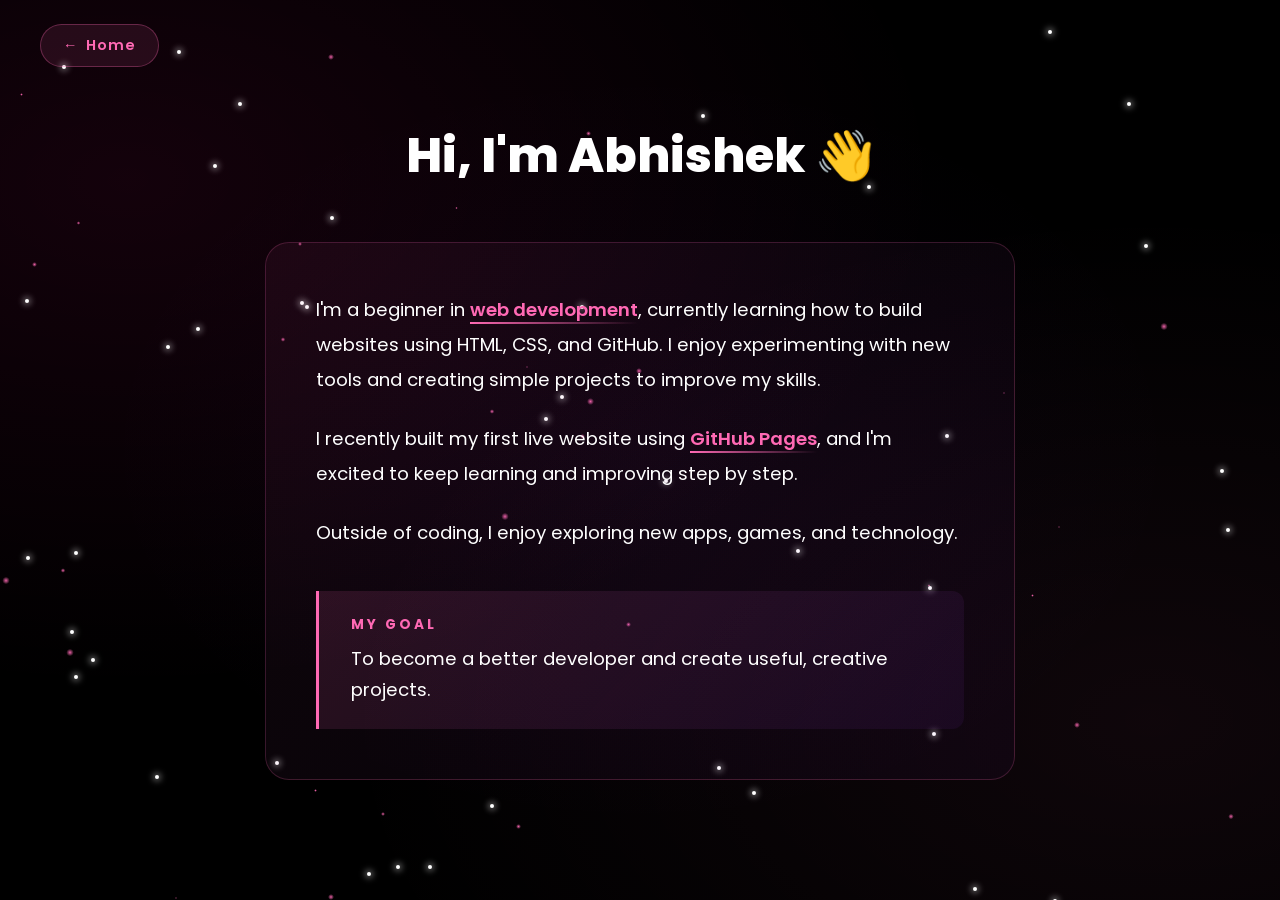
==== about.html @ d9cd1b27 "feat: add About Me page with staggered text animations and navigation Co-Authored-By: Devin AI <1582" ====
<!DOCTYPE html>
<html lang="en">
<head>
  <meta charset="UTF-8">
  <meta name="viewport" content="width=device-width, initial-scale=1.0">
  <title>About Me | Abhishek Abraham T A</title>

  <!-- Google Fonts -->
  <link rel="preconnect" href="https://fonts.googleapis.com">
  <link rel="preconnect" href="https://fonts.gstatic.com" crossorigin>
  <link href="https://fonts.googleapis.com/css2?family=Poppins:wght@300;400;600;700;800&display=swap" rel="stylesheet">

  <!-- CSS Files -->
  <link rel="stylesheet" href="assets/css/reset.css">
  <link rel="stylesheet" href="assets/css/animations.css">
  <link rel="stylesheet" href="assets/css/particles.css">
  <link rel="stylesheet" href="assets/css/about.css">
</head>
<body>

  <!-- Background layers -->
  <div class="gradient-mesh"></div>
  <div class="particles-container"></div>

  <!-- Navigation back to home -->
  <a href="index.html" class="nav-link">
    <span class="arrow">&larr;</span> Home
  </a>

  <!-- Main content -->
  <div class="about-wrapper">

    <h1 class="about-greeting">Hi, I'm Abhishek <span class="wave">&#x1F44B;</span></h1>

    <div class="about-card">
      <p class="about-text">
        I'm a beginner in <span class="highlight">web development</span>, currently learning how to build websites using HTML, CSS, and GitHub. I enjoy experimenting with new tools and creating simple projects to improve my skills.
      </p>
      <p class="about-text">
        I recently built my first live website using <span class="highlight">GitHub Pages</span>, and I'm excited to keep learning and improving step by step.
      </p>
      <p class="about-text">
        Outside of coding, I enjoy exploring new apps, games, and technology.
      </p>

      <div class="about-goal">
        <div class="goal-label">My Goal</div>
        <div class="goal-text">To become a better developer and create useful, creative projects.</div>
      </div>
    </div>

  </div>

  <!-- JavaScript -->
  <script src="assets/js/main.js"></script>

</body>
</html>
---- assets/css/animations.css ----
/* ===== Keyframe Animations ===== */

/* Glowing pulse for the pink profile box */
@keyframes glow-pulse {
  0%, 100% {
    box-shadow: 0 0 15px rgba(255, 105, 180, 0.4),
                0 0 30px rgba(255, 105, 180, 0.2);
  }
  50% {
    box-shadow: 0 0 25px rgba(255, 105, 180, 0.8),
                0 0 50px rgba(255, 105, 180, 0.4),
                0 0 80px rgba(255, 105, 180, 0.2);
  }
}

/* Slide-in from left (for profile box entering) */
@keyframes slide-in-left {
  0% {
    opacity: 0;
    transform: translateX(-300px);
  }
  100% {
    opacity: 1;
    transform: translateX(0);
  }
}

/* Profile image reveal after box lands */
@keyframes photo-reveal {
  0% {
    opacity: 0;
    transform: scale(0.6);
  }
  60% {
    transform: scale(1.05);
  }
  100% {
    opacity: 1;
    transform: scale(1);
  }
}

/* Slide-in from right (for hobby box entering) */
@keyframes slide-in-right {
  0% {
    opacity: 0;
    transform: translateX(300px);
  }
  100% {
    opacity: 1;
    transform: translateX(0);
  }
}

/* Fade-in up (for text rising from bottom) */
@keyframes fade-in-up {
  0% {
    opacity: 0;
    transform: translateY(80px);
  }
  100% {
    opacity: 1;
    transform: translateY(0);
  }
}

/* Floating effect */
@keyframes float {
  0%, 100% {
    transform: translateY(0);
  }
  50% {
    transform: translateY(-12px);
  }
}

/* Sparkle / twinkle */
@keyframes twinkle {
  0%, 100% {
    opacity: 0;
    transform: scale(0);
  }
  50% {
    opacity: 1;
    transform: scale(1);
  }
}

/* Gradient text shimmer */
@keyframes shimmer {
  0% {
    background-position: -200% center;
  }
  100% {
    background-position: 200% center;
  }
}

/* Rotating border */
@keyframes rotate-border {
  0% {
    transform: rotate(0deg);
  }
  100% {
    transform: rotate(360deg);
  }
}

/* Particle drift */
@keyframes drift {
  0% {
    transform: translate(0, 0) scale(1);
    opacity: 0;
  }
  10% {
    opacity: 1;
  }
  90% {
    opacity: 1;
  }
  100% {
    transform: translate(var(--dx), var(--dy)) scale(0);
    opacity: 0;
  }
}

/* Typing cursor blink */
@keyframes blink-cursor {
  0%, 100% { opacity: 1; }
  50% { opacity: 0; }
}

/* Scale pop */
@keyframes scale-pop {
  0% {
    transform: scale(0.5);
    opacity: 0;
  }
  70% {
    transform: scale(1.08);
  }
  100% {
    transform: scale(1);
    opacity: 1;
  }
}
---- assets/css/particles.css ----
/* ===== Particle / Sparkle Background ===== */

.particles-container {
  position: fixed;
  top: 0;
  left: 0;
  width: 100%;
  height: 100%;
  pointer-events: none;
  z-index: 0;
  overflow: hidden;
}

.particle {
  position: absolute;
  border-radius: 50%;
  background: radial-gradient(circle, rgba(255, 105, 180, 0.9), transparent 70%);
  animation: drift var(--duration) ease-in-out infinite;
  animation-delay: var(--delay);
}

.sparkle {
  position: absolute;
  width: 4px;
  height: 4px;
  background: #fff;
  border-radius: 50%;
  animation: twinkle var(--duration) ease-in-out infinite;
  animation-delay: var(--delay);
  box-shadow: 0 0 6px 2px rgba(255, 255, 255, 0.4);
}

/* Gradient mesh background overlay */
.gradient-mesh {
  position: fixed;
  top: 0;
  left: 0;
  width: 100%;
  height: 100%;
  z-index: -1;
  background:
    radial-gradient(ellipse at 10% 20%, rgba(255, 20, 147, 0.08) 0%, transparent 50%),
    radial-gradient(ellipse at 90% 80%, rgba(255, 105, 180, 0.06) 0%, transparent 50%),
    radial-gradient(ellipse at 50% 50%, rgba(138, 43, 226, 0.04) 0%, transparent 60%);
}
---- assets/css/about.css ----
/* ===== About Page Styles ===== */

.about-wrapper {
  position: relative;
  min-height: 100vh;
  padding: 60px 40px;
  display: flex;
  flex-direction: column;
  align-items: center;
  justify-content: center;
}

/* Greeting heading */
.about-greeting {
  font-size: 3rem;
  font-weight: 800;
  color: #fff;
  text-align: center;
  margin-bottom: 50px;
  opacity: 0;
  animation: fade-in-up 1s ease-out 0.3s forwards;
}

.about-greeting .wave {
  display: inline-block;
  animation: wave-hand 1.5s ease-in-out 1.3s infinite;
  transform-origin: 70% 70%;
}

@keyframes wave-hand {
  0%, 100% { transform: rotate(0deg); }
  15% { transform: rotate(14deg); }
  30% { transform: rotate(-8deg); }
  45% { transform: rotate(14deg); }
  60% { transform: rotate(-4deg); }
  75% { transform: rotate(10deg); }
}

/* Content card */
.about-card {
  max-width: 750px;
  width: 100%;
  background: linear-gradient(135deg, rgba(255, 105, 180, 0.06), rgba(138, 43, 226, 0.04));
  border: 1px solid rgba(255, 105, 180, 0.2);
  border-radius: 24px;
  padding: 50px;
  position: relative;
  overflow: hidden;
  opacity: 0;
  animation: scale-pop 0.8s ease-out 0.8s forwards;
}

.about-card::before {
  content: '';
  position: absolute;
  top: -2px;
  left: -2px;
  right: -2px;
  bottom: -2px;
  border-radius: 25px;
  background: linear-gradient(135deg, #ff69b4, #8a2be2, #ff69b4);
  z-index: -1;
  opacity: 0;
  animation: border-glow 3s ease-in-out 1.6s infinite;
}

@keyframes border-glow {
  0%, 100% { opacity: 0.15; }
  50% { opacity: 0.4; }
}

/* Paragraphs with staggered entrance */
.about-text {
  font-size: 1.15rem;
  font-weight: 400;
  color: #fff;
  line-height: 1.9;
  margin-bottom: 24px;
  opacity: 0;
  animation: fade-in-up 0.8s ease-out forwards;
}

.about-text:last-child {
  margin-bottom: 0;
}

.about-text:nth-child(1) { animation-delay: 1.2s; }
.about-text:nth-child(2) { animation-delay: 1.6s; }
.about-text:nth-child(3) { animation-delay: 2.0s; }
.about-text:nth-child(4) { animation-delay: 2.4s; }
.about-text:nth-child(5) { animation-delay: 2.8s; }

/* Highlight keywords */
.highlight {
  color: #ff69b4;
  font-weight: 600;
  position: relative;
}

.highlight::after {
  content: '';
  position: absolute;
  bottom: -2px;
  left: 0;
  width: 100%;
  height: 2px;
  background: linear-gradient(90deg, #ff69b4, transparent);
  transform: scaleX(0);
  transform-origin: left;
  animation: underline-grow 0.6s ease-out 3.2s forwards;
}

@keyframes underline-grow {
  to { transform: scaleX(1); }
}

/* Goal section */
.about-goal {
  margin-top: 40px;
  padding: 24px 32px;
  background: linear-gradient(135deg, rgba(255, 105, 180, 0.12), rgba(138, 43, 226, 0.08));
  border-left: 3px solid #ff69b4;
  border-radius: 0 12px 12px 0;
  opacity: 0;
  animation: slide-in-left 0.8s ease-out 3.2s forwards;
}

.about-goal .goal-label {
  font-size: 0.85rem;
  font-weight: 700;
  color: #ff69b4;
  text-transform: uppercase;
  letter-spacing: 3px;
  margin-bottom: 8px;
}

.about-goal .goal-text {
  font-size: 1.15rem;
  font-weight: 400;
  color: #fff;
  line-height: 1.7;
}

/* Navigation link */
.nav-link {
  position: fixed;
  top: 24px;
  left: 40px;
  display: inline-flex;
  align-items: center;
  gap: 8px;
  padding: 10px 22px;
  background: rgba(255, 105, 180, 0.1);
  border: 1px solid rgba(255, 105, 180, 0.3);
  border-radius: 30px;
  color: #ff69b4;
  font-family: 'Poppins', sans-serif;
  font-size: 0.9rem;
  font-weight: 600;
  letter-spacing: 1px;
  text-decoration: none;
  transition: all 0.3s ease;
  z-index: 100;
  opacity: 0;
  animation: fade-in-up 0.6s ease-out 0.2s forwards;
}

.nav-link:hover {
  background: rgba(255, 105, 180, 0.25);
  transform: translateY(-2px);
  box-shadow: 0 4px 15px rgba(255, 105, 180, 0.2);
}

.nav-link .arrow {
  transition: transform 0.3s ease;
}

.nav-link:hover .arrow {
  transform: translateX(-4px);
}

/* Responsive */
@media (max-width: 768px) {
  .about-wrapper {
    padding: 80px 20px 40px;
  }

  .about-greeting {
    font-size: 2rem;
  }

  .about-card {
    padding: 30px 24px;
  }

  .about-text {
    font-size: 1rem;
  }

  .nav-link {
    top: 16px;
    left: 16px;
    font-size: 0.8rem;
    padding: 8px 16px;
  }
}
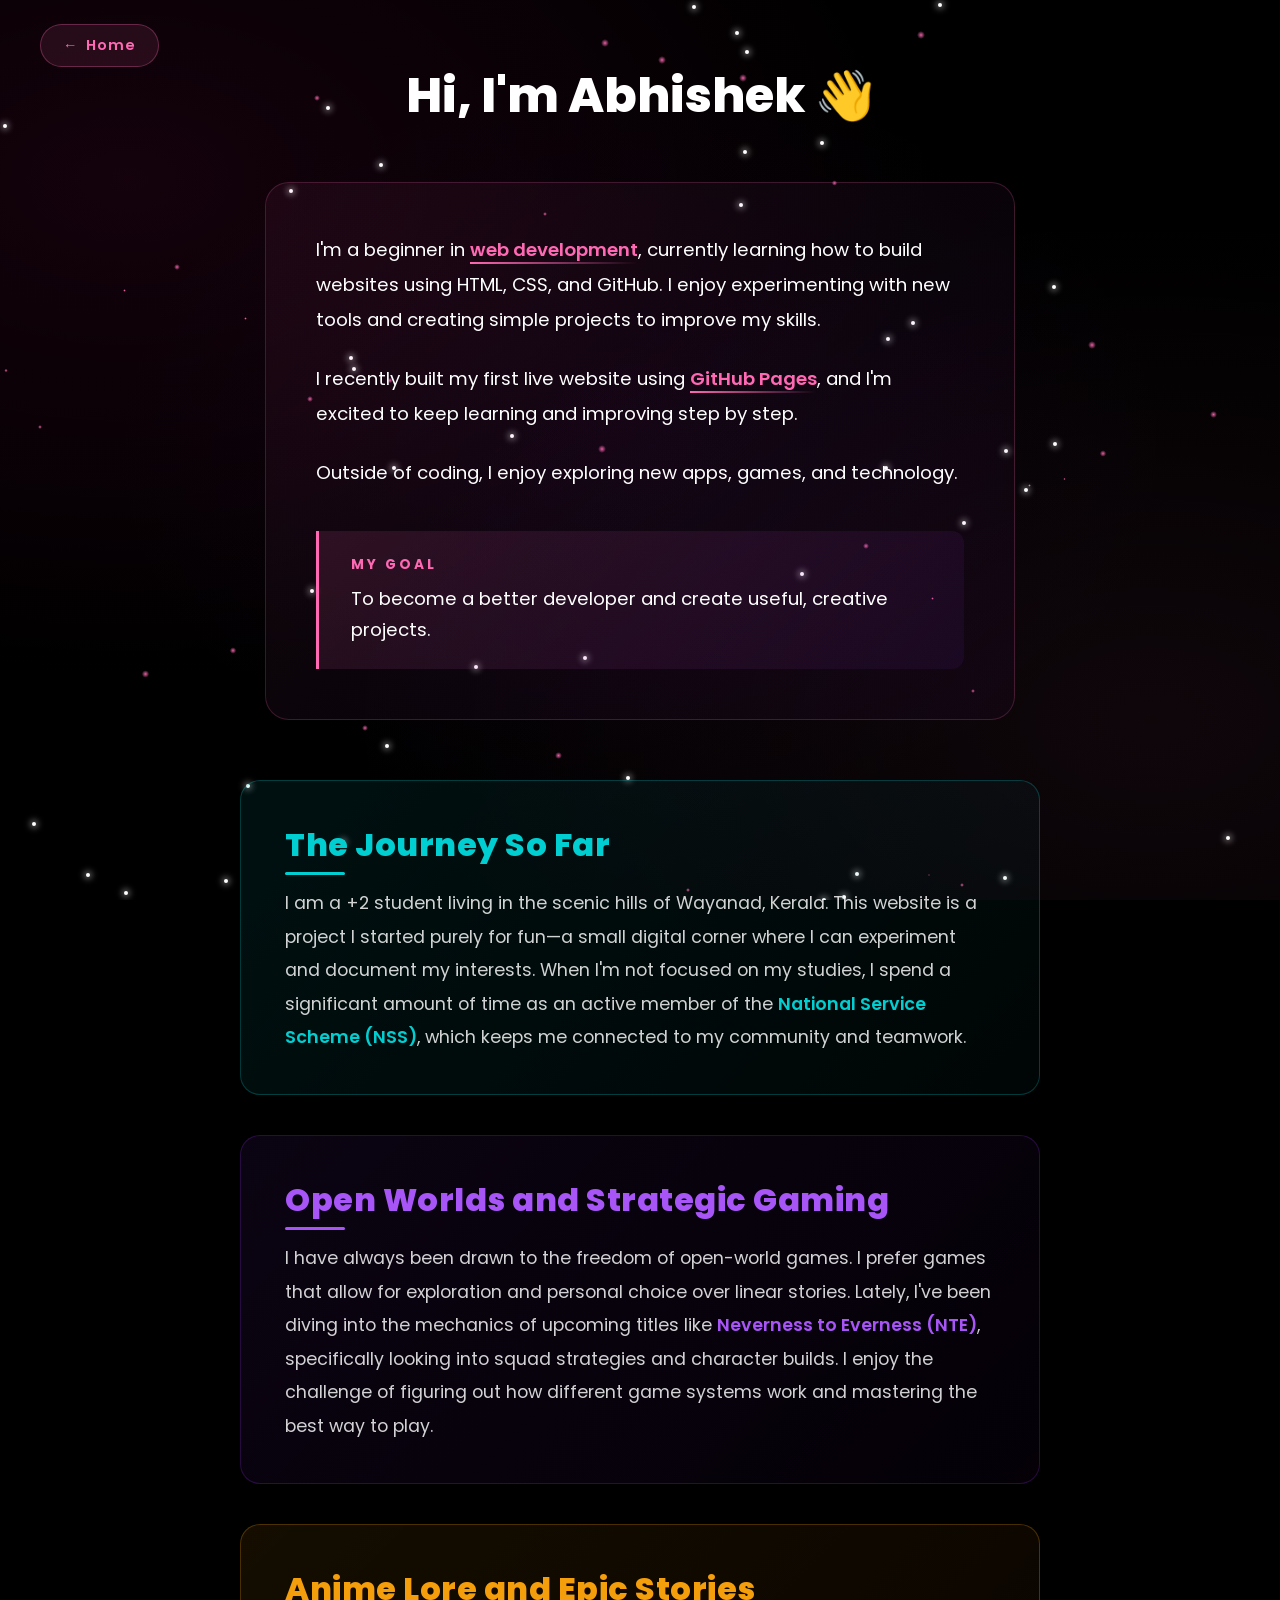
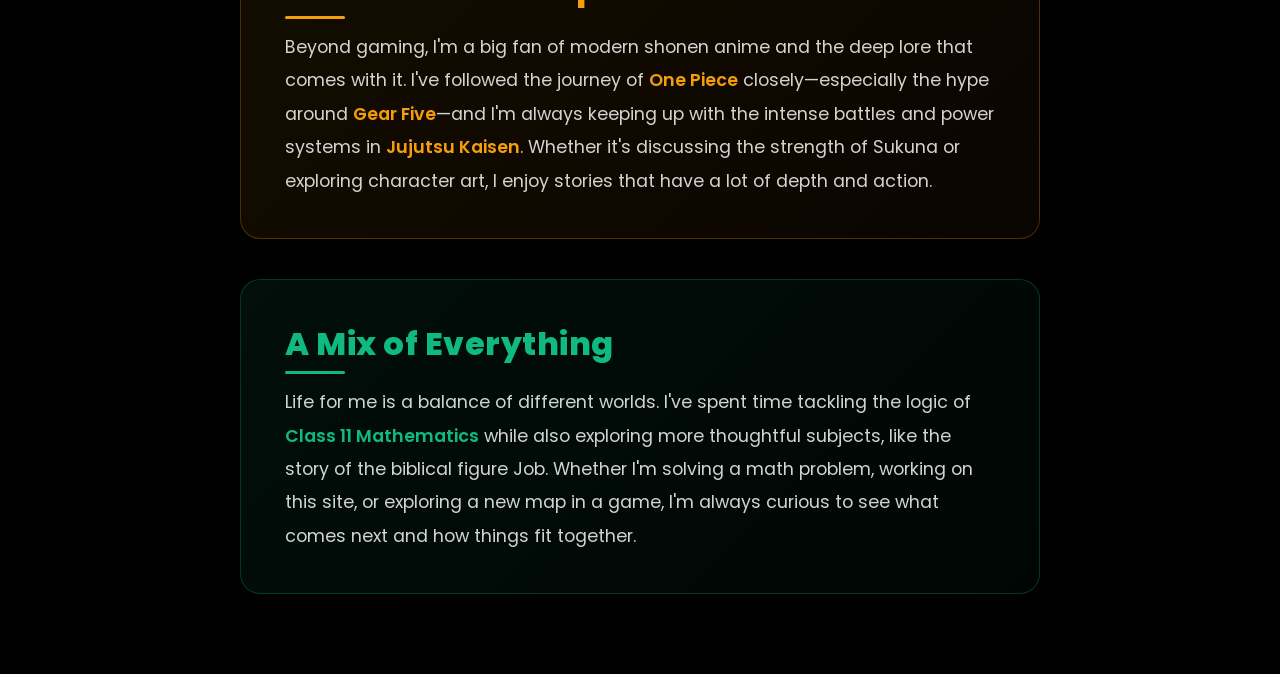
==== commit 30913699: "feat: add journey sections to About page with colored boxes and scroll animations Co-Authored-By: De" ====
--- a/about.html
+++ b/about.html
@@ -49,10 +49,48 @@
       </div>
     </div>
 
+    <!-- Journey sections -->
+    <div class="journey-sections">
+
+      <div class="journey-box journey-box-1">
+        <h2 class="journey-heading">The Journey So Far</h2>
+        <p class="journey-paragraph">I am a +2 student living in the scenic hills of Wayanad, Kerala. This website is a project I started purely for fun&mdash;a small digital corner where I can experiment and document my interests. When I'm not focused on my studies, I spend a significant amount of time as an active member of the <span class="hl-cyan">National Service Scheme (NSS)</span>, which keeps me connected to my community and teamwork.</p>
+      </div>
+
+      <div class="journey-box journey-box-2">
+        <h2 class="journey-heading">Open Worlds and Strategic Gaming</h2>
+        <p class="journey-paragraph">I have always been drawn to the freedom of open-world games. I prefer games that allow for exploration and personal choice over linear stories. Lately, I've been diving into the mechanics of upcoming titles like <span class="hl-purple">Neverness to Everness (NTE)</span>, specifically looking into squad strategies and character builds. I enjoy the challenge of figuring out how different game systems work and mastering the best way to play.</p>
+      </div>
+
+      <div class="journey-box journey-box-3">
+        <h2 class="journey-heading">Anime Lore and Epic Stories</h2>
+        <p class="journey-paragraph">Beyond gaming, I'm a big fan of modern shonen anime and the deep lore that comes with it. I've followed the journey of <span class="hl-orange">One Piece</span> closely&mdash;especially the hype around <span class="hl-orange">Gear Five</span>&mdash;and I'm always keeping up with the intense battles and power systems in <span class="hl-orange">Jujutsu Kaisen</span>. Whether it's discussing the strength of Sukuna or exploring character art, I enjoy stories that have a lot of depth and action.</p>
+      </div>
+
+      <div class="journey-box journey-box-4">
+        <h2 class="journey-heading">A Mix of Everything</h2>
+        <p class="journey-paragraph">Life for me is a balance of different worlds. I've spent time tackling the logic of <span class="hl-green">Class 11 Mathematics</span> while also exploring more thoughtful subjects, like the story of the biblical figure Job. Whether I'm solving a math problem, working on this site, or exploring a new map in a game, I'm always curious to see what comes next and how things fit together.</p>
+      </div>
+
+    </div>
+
   </div>
 
   <!-- JavaScript -->
   <script src="assets/js/main.js"></script>
+  <script>
+    // Scroll-triggered reveal for journey boxes
+    const journeyBoxes = document.querySelectorAll('.journey-box');
+    const observer = new IntersectionObserver((entries) => {
+      entries.forEach(entry => {
+        if (entry.isIntersecting) {
+          entry.target.classList.add('visible');
+          observer.unobserve(entry.target);
+        }
+      });
+    }, { threshold: 0.15 });
+    journeyBoxes.forEach(box => observer.observe(box));
+  </script>
 
 </body>
 </html>
--- a/assets/css/about.css
+++ b/assets/css/about.css
@@ -7,7 +7,7 @@
   display: flex;
   flex-direction: column;
   align-items: center;
-  justify-content: center;
+  padding-bottom: 80px;
 }
 
 /* Greeting heading */
@@ -140,6 +140,129 @@
   color: #fff;
   line-height: 1.7;
 }
+
+/* ===== Journey Sections ===== */
+.journey-sections {
+  max-width: 800px;
+  width: 100%;
+  margin-top: 60px;
+  display: flex;
+  flex-direction: column;
+  gap: 40px;
+}
+
+.journey-box {
+  padding: 40px 44px;
+  border-radius: 20px;
+  position: relative;
+  overflow: hidden;
+  opacity: 0;
+  transform: translateY(60px);
+  transition: opacity 0.8s ease-out, transform 0.8s ease-out;
+}
+
+.journey-box.visible {
+  opacity: 1;
+  transform: translateY(0);
+}
+
+.journey-box::before {
+  content: '';
+  position: absolute;
+  top: 0;
+  left: 0;
+  right: 0;
+  bottom: 0;
+  border-radius: 20px;
+  padding: 2px;
+  -webkit-mask: linear-gradient(#fff 0 0) content-box, linear-gradient(#fff 0 0);
+  -webkit-mask-composite: xor;
+  mask-composite: exclude;
+  z-index: 0;
+}
+
+/* Box 1 — Cyan theme */
+.journey-box-1 {
+  background: linear-gradient(135deg, rgba(0, 206, 209, 0.08), rgba(0, 139, 139, 0.04));
+  border: 1px solid rgba(0, 206, 209, 0.25);
+}
+.journey-box-1 .journey-heading { color: #00ced1; }
+.journey-box-1.visible { transition-delay: 0s; }
+
+/* Box 2 — Purple theme */
+.journey-box-2 {
+  background: linear-gradient(135deg, rgba(138, 43, 226, 0.08), rgba(106, 13, 173, 0.04));
+  border: 1px solid rgba(138, 43, 226, 0.25);
+}
+.journey-box-2 .journey-heading { color: #a855f7; }
+.journey-box-2.visible { transition-delay: 0.15s; }
+
+/* Box 3 — Orange theme */
+.journey-box-3 {
+  background: linear-gradient(135deg, rgba(255, 165, 0, 0.08), rgba(255, 120, 0, 0.04));
+  border: 1px solid rgba(255, 165, 0, 0.25);
+}
+.journey-box-3 .journey-heading { color: #f59e0b; }
+.journey-box-3.visible { transition-delay: 0.3s; }
+
+/* Box 4 — Green theme */
+.journey-box-4 {
+  background: linear-gradient(135deg, rgba(16, 185, 129, 0.08), rgba(5, 150, 105, 0.04));
+  border: 1px solid rgba(16, 185, 129, 0.25);
+}
+.journey-box-4 .journey-heading { color: #10b981; }
+.journey-box-4.visible { transition-delay: 0.45s; }
+
+/* Journey headings */
+.journey-heading {
+  font-size: 2rem;
+  font-weight: 800;
+  letter-spacing: 0.5px;
+  margin-bottom: 18px;
+  position: relative;
+  display: inline-block;
+}
+
+.journey-heading::after {
+  content: '';
+  position: absolute;
+  bottom: -6px;
+  left: 0;
+  width: 0;
+  height: 3px;
+  border-radius: 2px;
+  background: currentColor;
+  transition: width 0.6s ease-out 0.4s;
+}
+
+.journey-box.visible .journey-heading::after {
+  width: 60px;
+}
+
+/* Journey paragraphs */
+.journey-paragraph {
+  font-size: 1.1rem;
+  font-weight: 400;
+  color: rgba(255, 255, 255, 0.82);
+  line-height: 1.9;
+}
+
+/* Inline highlight spans */
+.hl-cyan { color: #00ced1; font-weight: 600; }
+.hl-purple { color: #a855f7; font-weight: 600; }
+.hl-orange { color: #f59e0b; font-weight: 600; }
+.hl-green { color: #10b981; font-weight: 600; }
+
+/* Hover glow on boxes */
+.journey-box:hover {
+  transform: translateY(-4px);
+  transition: transform 0.3s ease;
+}
+
+.journey-box-1:hover { box-shadow: 0 8px 35px rgba(0, 206, 209, 0.15); }
+.journey-box-2:hover { box-shadow: 0 8px 35px rgba(138, 43, 226, 0.15); }
+.journey-box-3:hover { box-shadow: 0 8px 35px rgba(255, 165, 0, 0.15); }
+.journey-box-4:hover { box-shadow: 0 8px 35px rgba(16, 185, 129, 0.15); }
 
 /* Navigation link */
 .nav-link {
@@ -203,4 +326,16 @@
     font-size: 0.8rem;
     padding: 8px 16px;
   }
-}
+
+  .journey-box {
+    padding: 28px 22px;
+  }
+
+  .journey-heading {
+    font-size: 1.5rem;
+  }
+
+  .journey-paragraph {
+    font-size: 1rem;
+  }
+}
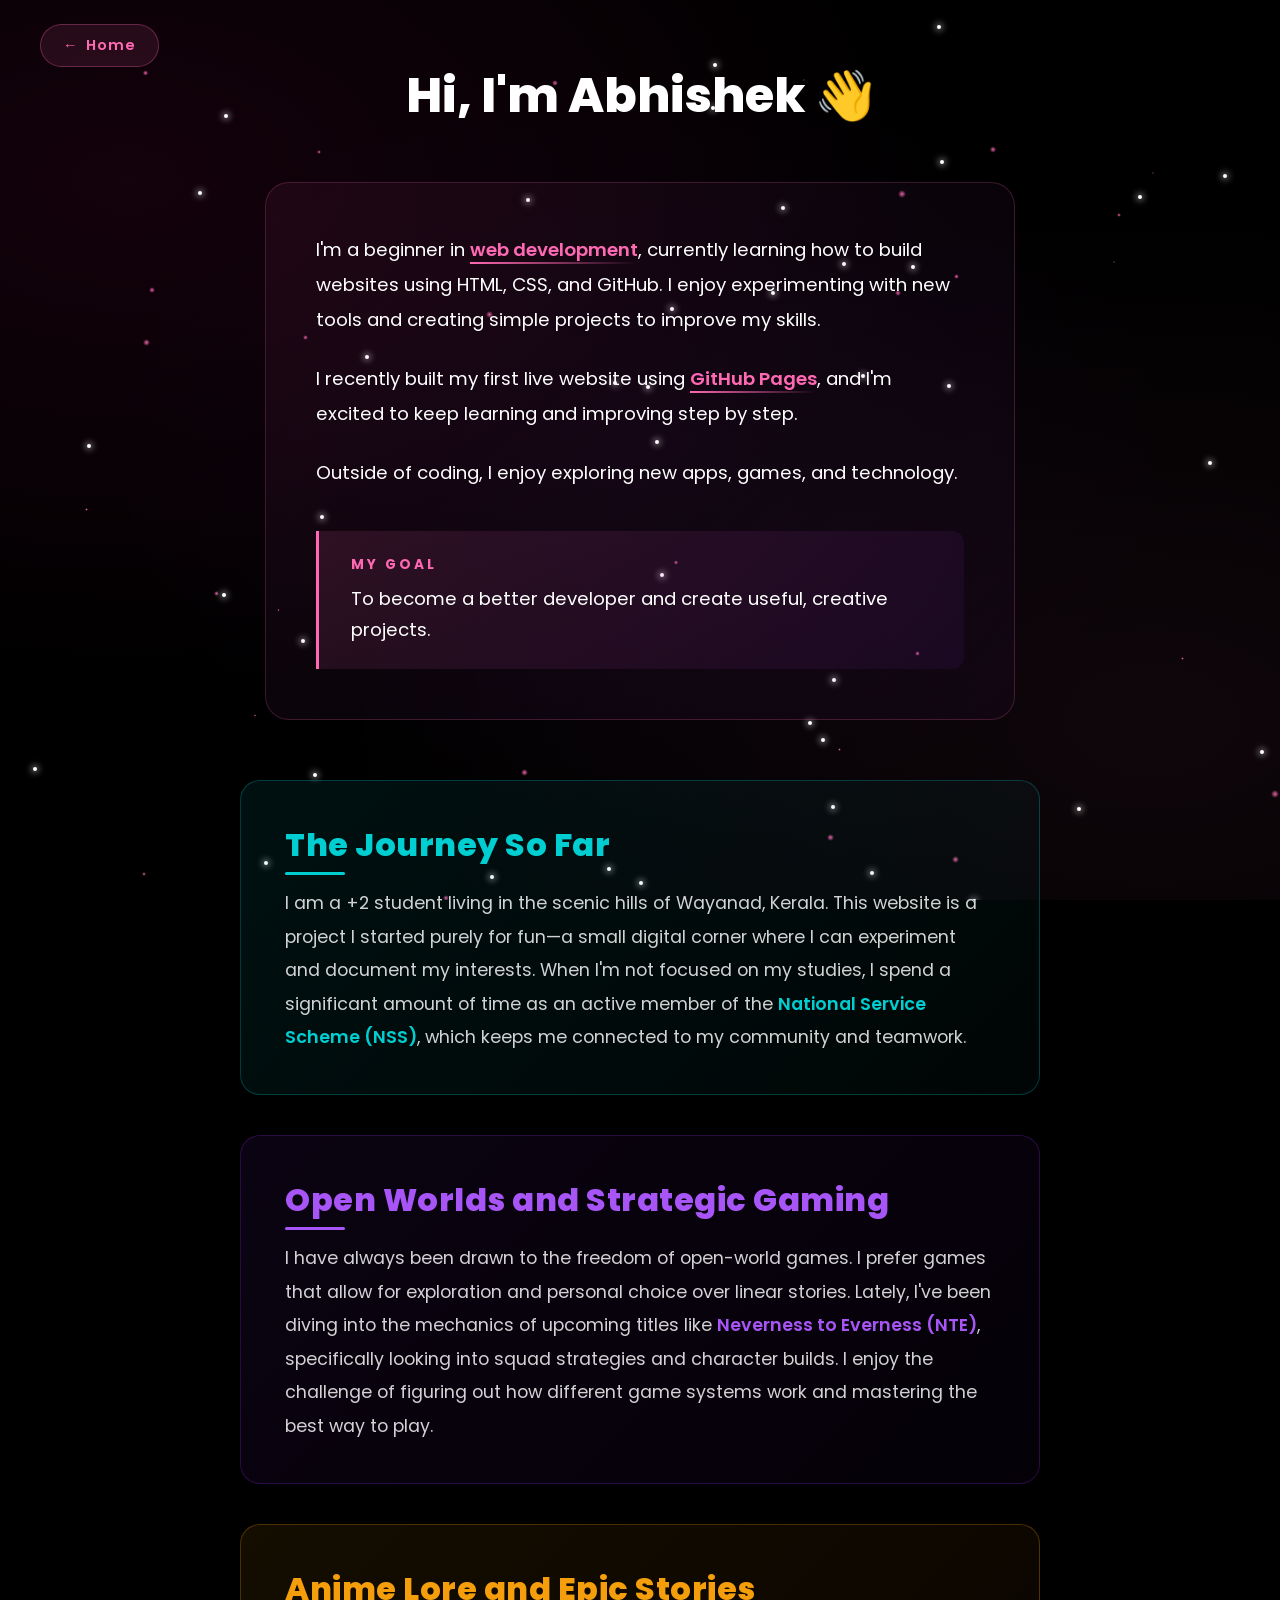
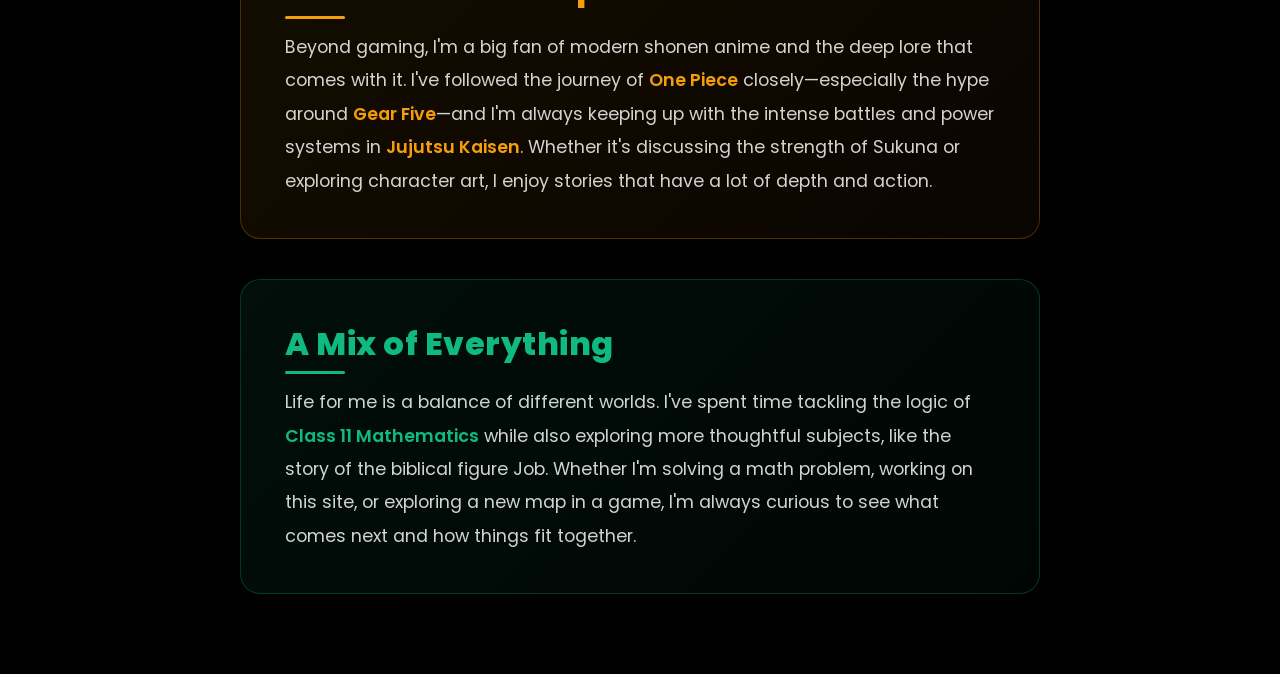
==== commit 794faae3: "feat: make all NSS mentions link to https://nss.gov.in Co-Authored-By: Devin AI <158243242+devin-ai-" ====
--- a/about.html
+++ b/about.html
@@ -54,7 +54,7 @@
 
       <div class="journey-box journey-box-1">
         <h2 class="journey-heading">The Journey So Far</h2>
-        <p class="journey-paragraph">I am a +2 student living in the scenic hills of Wayanad, Kerala. This website is a project I started purely for fun&mdash;a small digital corner where I can experiment and document my interests. When I'm not focused on my studies, I spend a significant amount of time as an active member of the <span class="hl-cyan">National Service Scheme (NSS)</span>, which keeps me connected to my community and teamwork.</p>
+        <p class="journey-paragraph">I am a +2 student living in the scenic hills of Wayanad, Kerala. This website is a project I started purely for fun&mdash;a small digital corner where I can experiment and document my interests. When I'm not focused on my studies, I spend a significant amount of time as an active member of the <a href="https://nss.gov.in" target="_blank" class="hl-cyan nss-link">National Service Scheme (NSS)</a>, which keeps me connected to my community and teamwork.</p>
       </div>
 
       <div class="journey-box journey-box-2">
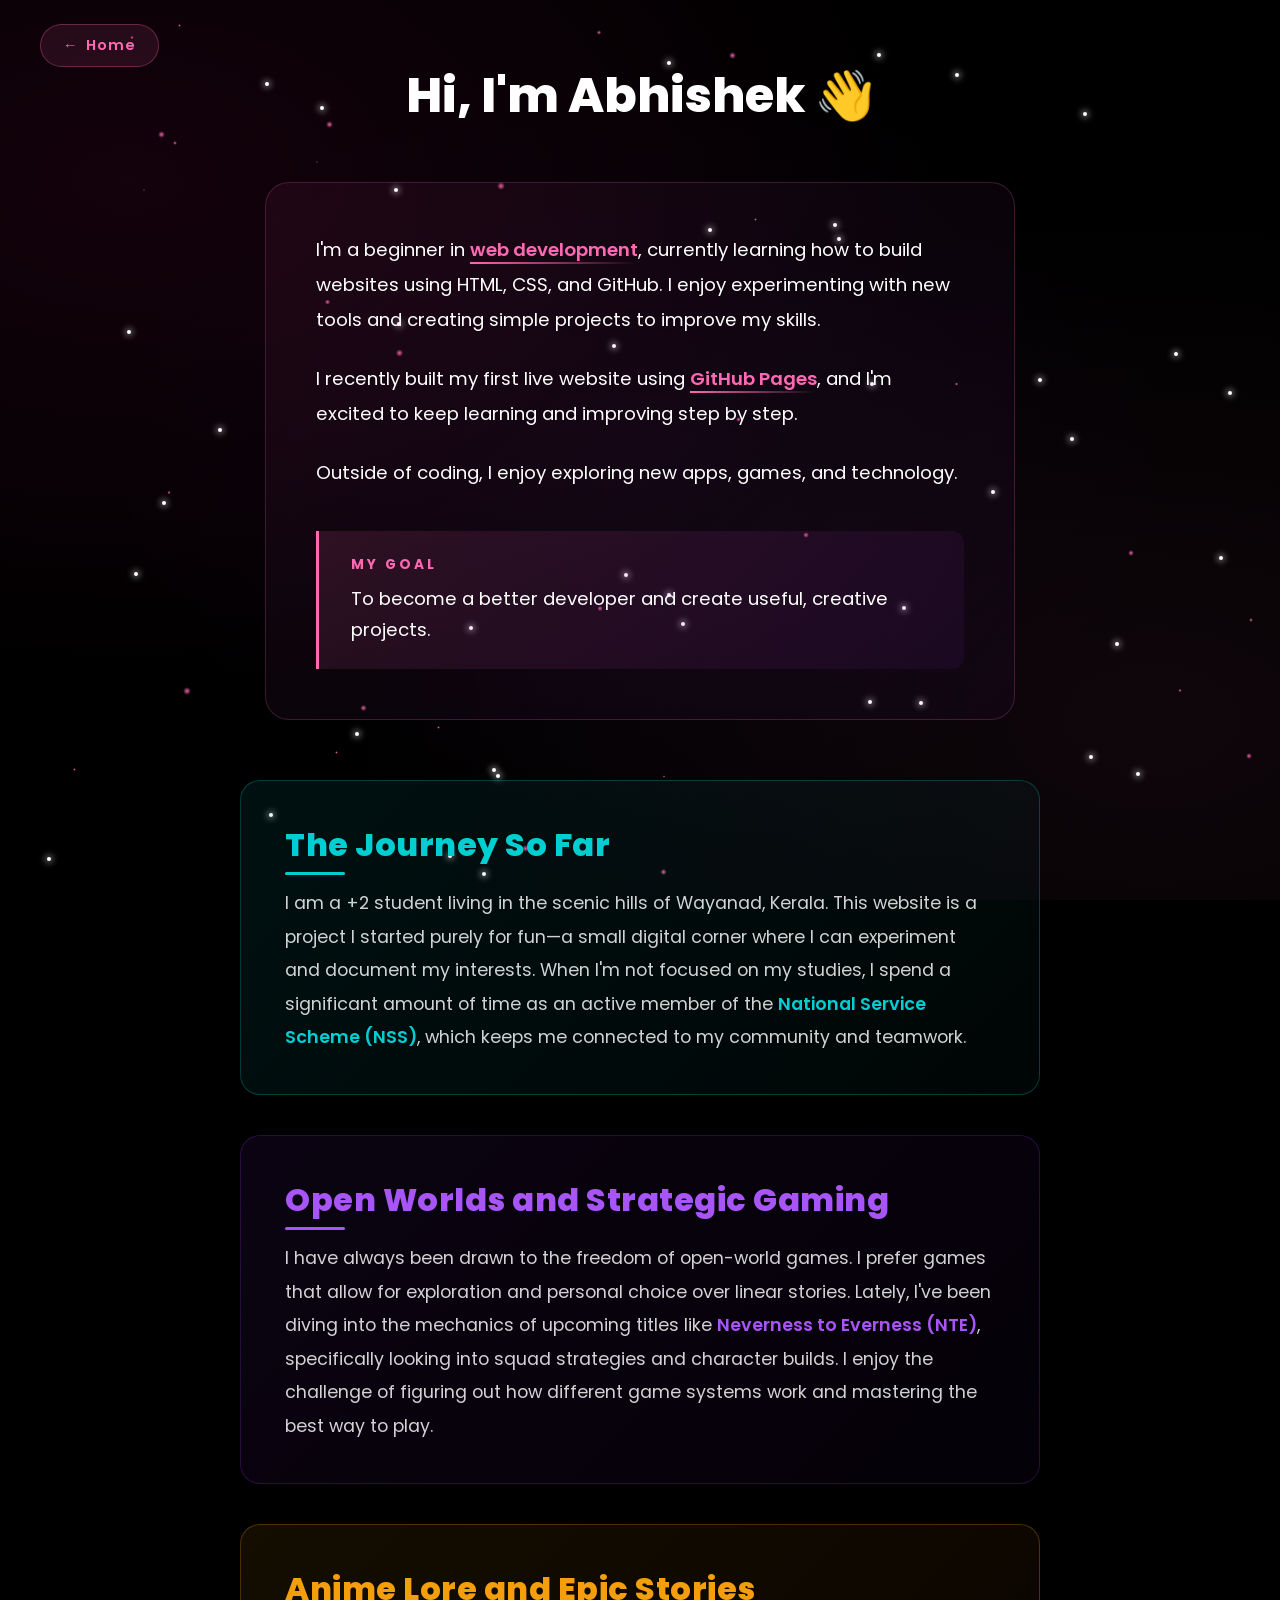
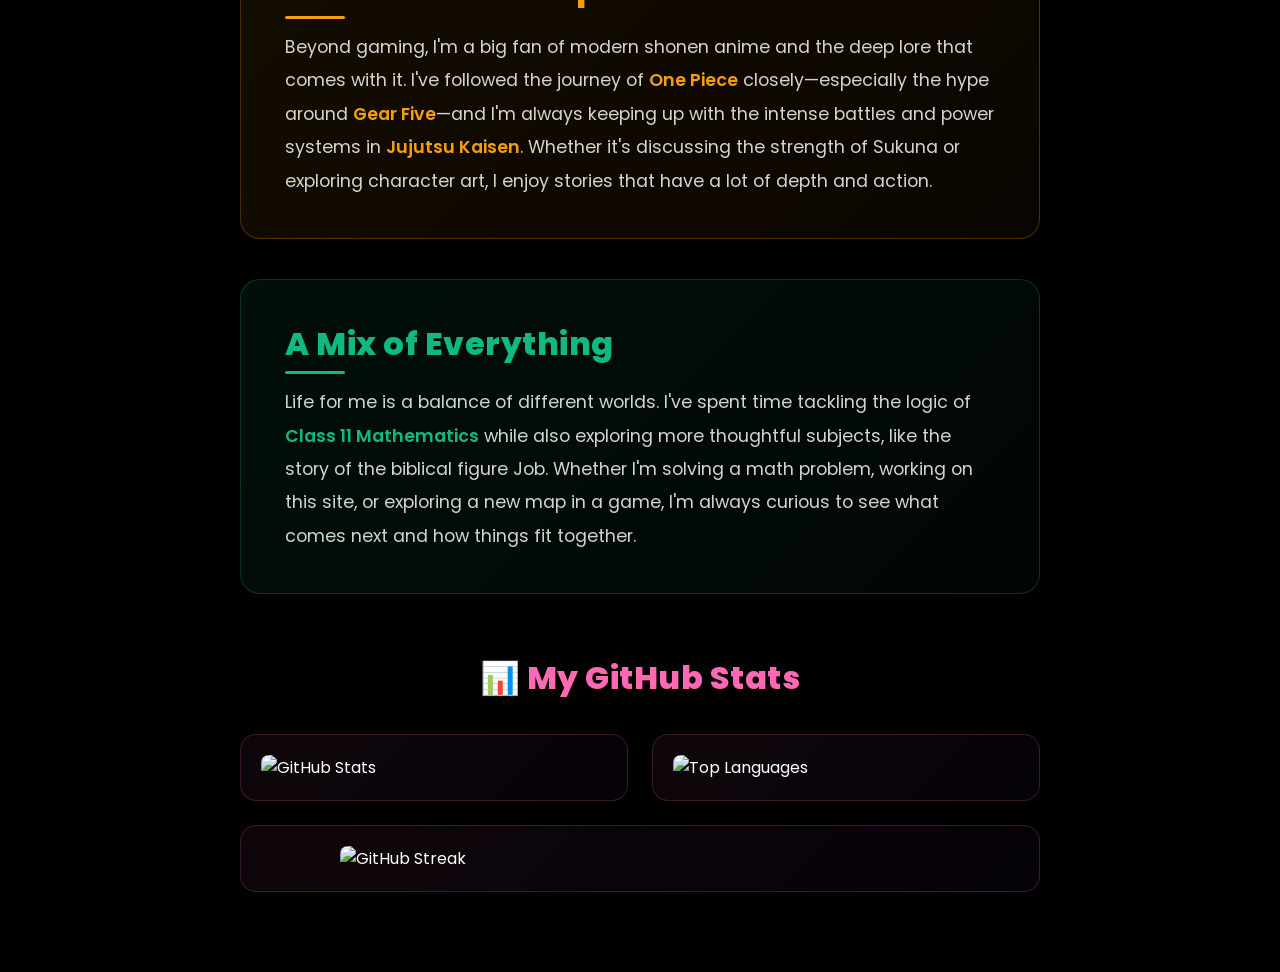
==== commit 371e100c: "feat: add auto-updating GitHub stats using github-readme-stats API Co-Authored-By: Devin AI <1582432" ====
--- a/about.html
+++ b/about.html
@@ -74,13 +74,29 @@
 
     </div>
 
+    <!-- GitHub Stats -->
+    <div class="github-stats-section">
+      <h2 class="stats-heading">&#x1F4CA; My GitHub Stats</h2>
+      <div class="stats-grid">
+        <div class="stats-card">
+          <img src="https://github-readme-stats.vercel.app/api?username=AbhishekAbrahamTA&show_icons=true&theme=radical&bg_color=0d1117&hide_border=true&title_color=ff69b4&icon_color=ff69b4&text_color=ffffff" alt="GitHub Stats" loading="lazy">
+        </div>
+        <div class="stats-card">
+          <img src="https://github-readme-stats.vercel.app/api/top-langs/?username=AbhishekAbrahamTA&layout=compact&theme=radical&bg_color=0d1117&hide_border=true&title_color=ff69b4&text_color=ffffff" alt="Top Languages" loading="lazy">
+        </div>
+        <div class="stats-card stats-card-wide">
+          <img src="https://github-readme-streak-stats.herokuapp.com/?user=AbhishekAbrahamTA&theme=radical&background=0d1117&hide_border=true&ring=ff69b4&fire=ff1493&currStreakLabel=ff69b4" alt="GitHub Streak" loading="lazy">
+        </div>
+      </div>
+    </div>
+
   </div>
 
   <!-- JavaScript -->
   <script src="assets/js/main.js"></script>
   <script>
-    // Scroll-triggered reveal for journey boxes
-    const journeyBoxes = document.querySelectorAll('.journey-box');
+    // Scroll-triggered reveal for journey boxes and stats
+    const journeyBoxes = document.querySelectorAll('.journey-box, .github-stats-section');
     const observer = new IntersectionObserver((entries) => {
       entries.forEach(entry => {
         if (entry.isIntersecting) {
--- a/assets/css/about.css
+++ b/assets/css/about.css
@@ -263,6 +263,68 @@
 .journey-box-2:hover { box-shadow: 0 8px 35px rgba(138, 43, 226, 0.15); }
 .journey-box-3:hover { box-shadow: 0 8px 35px rgba(255, 165, 0, 0.15); }
 .journey-box-4:hover { box-shadow: 0 8px 35px rgba(16, 185, 129, 0.15); }
+
+/* ===== GitHub Stats Section ===== */
+.github-stats-section {
+  max-width: 800px;
+  width: 100%;
+  margin-top: 60px;
+  opacity: 0;
+  transform: translateY(60px);
+  transition: opacity 0.8s ease-out, transform 0.8s ease-out;
+}
+
+.github-stats-section.visible {
+  opacity: 1;
+  transform: translateY(0);
+}
+
+.stats-heading {
+  font-size: 2rem;
+  font-weight: 800;
+  color: #ff69b4;
+  text-align: center;
+  margin-bottom: 32px;
+  letter-spacing: 0.5px;
+}
+
+.stats-grid {
+  display: grid;
+  grid-template-columns: 1fr 1fr;
+  gap: 24px;
+}
+
+.stats-card {
+  background: linear-gradient(135deg, rgba(255, 105, 180, 0.06), rgba(138, 43, 226, 0.04));
+  border: 1px solid rgba(255, 105, 180, 0.2);
+  border-radius: 16px;
+  padding: 20px;
+  display: flex;
+  align-items: center;
+  justify-content: center;
+  transition: all 0.3s ease;
+  overflow: hidden;
+}
+
+.stats-card img {
+  width: 100%;
+  height: auto;
+  border-radius: 8px;
+}
+
+.stats-card:hover {
+  transform: translateY(-4px);
+  box-shadow: 0 8px 30px rgba(255, 105, 180, 0.2);
+  border-color: rgba(255, 105, 180, 0.4);
+}
+
+.stats-card-wide {
+  grid-column: 1 / -1;
+}
+
+.stats-card-wide img {
+  max-width: 600px;
+}
 
 /* Navigation link */
 .nav-link {
@@ -338,4 +400,16 @@
   .journey-paragraph {
     font-size: 1rem;
   }
-}
+
+  .stats-grid {
+    grid-template-columns: 1fr;
+  }
+
+  .stats-heading {
+    font-size: 1.5rem;
+  }
+
+  .stats-card {
+    padding: 12px;
+  }
+}
